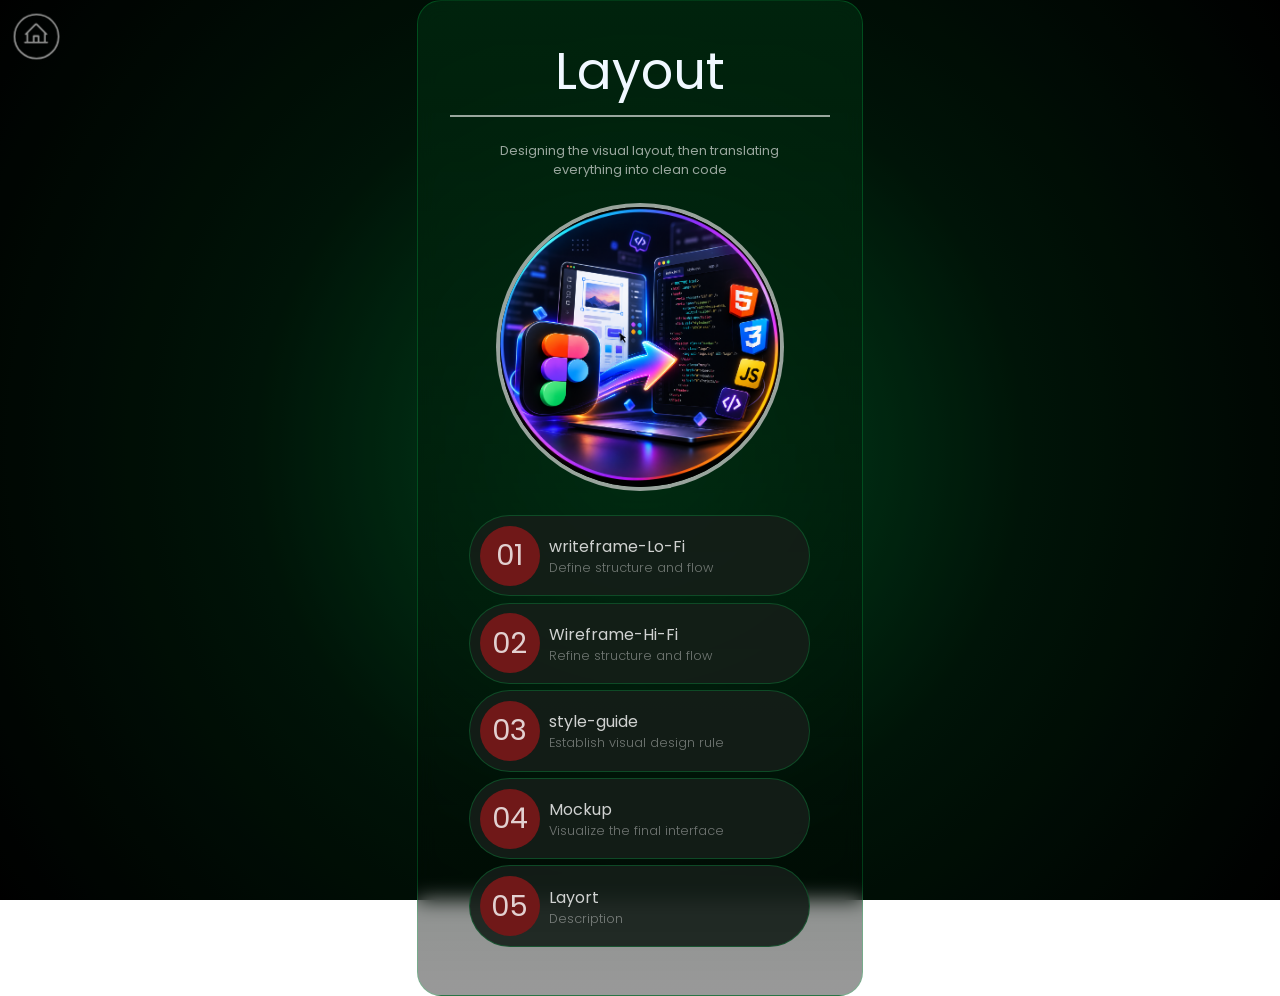
==== 01-layout/index.html @ 5b300be6 "se actualiza el wirframe-Lo-Fi" ====
<!DOCTYPE html>
<html lang="en">

<head>
    <meta charset="UTF-8">
    <meta name="viewport" content="width=device-width, initial-scale=1.0">
    <title>Layout</title>
    <link rel="stylesheet" href="style.css">
</head>

<body class="mainmenu layout">
<nav class="back"><a href="../index.html"><svg xmlns="http://www.w3.org/2000/svg" width="32" height="32" fill="#fff" viewBox="0 0 256 256"><path d="M240,208H224V136l2.34,2.34A8,8,0,0,0,237.66,127L139.31,28.68a16,16,0,0,0-22.62,0L18.34,127a8,8,0,0,0,11.32,11.31L32,136v72H16a8,8,0,0,0,0,16H240a8,8,0,0,0,0-16ZM48,120l80-80,80,80v88H160V152a8,8,0,0,0-8-8H104a8,8,0,0,0-8,8v56H48Zm96,88H112V160h32Z"></path></svg></a></nav>

    <div id="background-animation"></div>

    <main>
        <header>
            <h1>Layout</h1>

            <h4>
                Designing the visual layout, then translating everything into clean code
            </h4>

            <img src="imgs/layout-logo.webp" alt="la_imagen_no_se_pudo_cargar">
        </header>

        <menu>

            <a href="01-wireframe_lo-fi/index.html">
                <span>
                    01
                </span>

                <aside>
                    <h3>writeframe-Lo-Fi</h3>
                    <small>Define structure and flow</small>
                </aside>
            </a>

            <a href="Wireframe-Hi-Ti/index.html">
                <span>
                    02
                </span>

                <aside>
                    <h3>Wireframe-Hi-Fi</h3>
                    <small>Refine structure and flow</small>
                </aside>
            </a>

            <a href="style-guide/index.html">
                <span>
                    03
                </span>

                <aside>
                    <h3>style-guide</h3>
                    <small>Establish visual design rule</small>
                </aside>
            </a>

            <a href="Mockup/index.html">
                <span>
                    04
                </span>

                <aside>
                    <h3>Mockup</h3>
                    <small>Visualize the final interface</small>
                </aside>
            </a>

            <a href="Layort/index.html">
                <span>
                    05
                </span>

                <aside>
                    <h3>Layort</h3>
                    <small>Description</small>
                </aside>
            </a>

        </menu>
    </main>


</body>

</html>
---- 01-layout/style.css ----
@import url('https://fonts.googleapis.com/css2?family=Poppins:ital,wght@0,100;0,200;0,300;0,400;0,500;0,600;0,700;0,800;0,900;1,100;1,200;1,300;1,400;1,500;1,600;1,700;1,800;1,900&display=swap');

html {
    margin: 0;
    padding: 0;
    width: 100%;
    min-height: 100%;
}

body {
    margin: 0;
    padding: 0;
    width: 100%;
    min-height: 100vh;
    color: aliceblue;
    font-family: Poppins, sans-serif;
    display: flex;
    justify-content: center;
    align-items: center;
    position: relative;
    overflow-x: hidden;

    /* Fondo verde esmeralda con negro */
    background: radial-gradient(circle at center, #005c27 0%, #001a0a 50%, #000000 100%);
    background-attachment: fixed;
    background-size: cover;

    nav.back {
        align-items: center;
        border: 2px solid #fff;
        border-radius: 50%;
        display: flex;
        justify-content: center;
        height: 40px;
        left: 8px;
        opacity: .6;
        padding: 0.4rem;
        position: fixed;
        top: 8px;
        transform: scale(.8);
        transition: all 0.4s ease-in;
        width: 40px;
        z-index: 9999;

        &:hover {
            transform: scale(1.1);
            opacity: 1;
            box-shadow: 0 0 12px #00ff66;
        }
    }

    &::before {
        content: "";
        position: fixed;
        top: 0;
        left: 0;
        width: 100vw;
        height: 100vh;
        background: rgba(0, 0, 0, 0.25);
        z-index: 1;
        pointer-events: none;
    }

    main {
        position: relative;
        z-index: 2;
        background: linear-gradient(to bottom, rgba(0, 40, 15, 0.8), rgba(0, 0, 0, 0.4));
        backdrop-filter: blur(10px);
        border: 1px solid rgba(0, 255, 102, 0.2);
        border-radius: 1.5rem;
        padding: 2rem;
        min-width: 380px;
    }

    &.mainmenu.layout {
        main {
            header {
                h1 {
                    margin: 0;
                }

                h3 {
                    font-weight: 200;
                }

                h4 {
                    color: #fff9;
                    font-size: 0.8rem;
                    font-weight: 400;
                    line-height: 1.5;
                    text-align: center;
                    max-width: 320px;
                    margin: 1.5rem auto;
                }

                img {
                    background-color: #0004;
                }
            }

            menu {
                gap: 0.4rem;

                a:is(:link, :visited) {
                    span {
                        background-color: rgb(112, 24, 24);
                    }

                    aside {
                        h3 {
                            font-size: 1rem;
                        }
                    }
                }
            }
        }
    }

    &.mainmenu {
        main {
            header {
                h1 {
                    border-bottom: 2px solid #fff9;
                    font-size: 3.2rem;
                    font-weight: 400;
                    text-align: center;
                    margin: 0 0 1.2rem;
                    padding-bottom: 0.3rem;
                }

                /* PROPIEDADES CORREGIDAS PARA LA IMAGEN CIRCULAR */
                img {
                    border: 4px solid #fff9;
                    border-radius: 50%;
                    display: block;
                    height: 280px;
                    width: 280px;
                    margin: 0 auto 1.5rem;
                    object-fit: cover;
                }

                h2 {
                    font-weight: 500;
                    text-align: center;
                    text-transform: uppercase;
                    margin: 0 0 0.3rem;
                }

                h3 {
                    font-weight: 400;
                    text-align: center;
                    margin: 0 0 0.8rem;
                }

                h4 {
                    color: #fff9;
                    font-size: 0.8rem;
                    font-weight: 400;
                    line-height: 1.5;
                    text-align: center;
                    max-width: 320px;
                    margin: 1.5rem auto;
                }

                h5 {
                    font-size: 0.8rem;
                    font-weight: 500;
                    text-align: center;
                    margin: 0.3rem 0 0;
                }
            }

            menu {
                align-items: center;
                display: flex;
                flex-direction: column;
                gap: 1rem;
                justify-content: center;
                padding: 0;
                margin-top: 1.5rem;

                a:is(:link, :visited) {
                    align-items: center;
                    background-color: rgba(20, 30, 25, 0.9);
                    border-radius: 5rem;
                    color: #fffc;
                    display: flex;
                    padding: 0.6rem;
                    text-decoration: none;
                    transition: all 0.4s;
                    width: 320px;
                    border: 1px solid rgba(0, 255, 102, 0.2);

                    &:is(:hover) {
                        background-color: #008f39;
                        transform: scale(1.04) translateX(18px);
                        box-shadow: 0 0 15px rgba(0, 255, 102, 0.4);
                    }

                    span {
                        background-color: rgb(121, 3, 27);
                        border-radius: 50%;
                        display: flex;
                        justify-content: center;
                        align-items: center;
                        font-size: 1.8rem;
                        height: 60px;
                        width: 60px;
                    }

                    &:hover span {
                        background-color: #0009;
                    }

                    aside {
                        margin-left: 0.6rem;
                        display: flex;
                        flex-direction: column;
                        justify-content: center;
                        align-items: flex-start;

                        h3 {
                            margin: 0;
                            font-size: 1.6rem;
                            font-weight: 400;
                        }

                        small {
                            color: #fff6;
                            font-size: 0.8rem;
                            font-weight: 300;
                        }
                    }
                }
            }
        }
    }
}
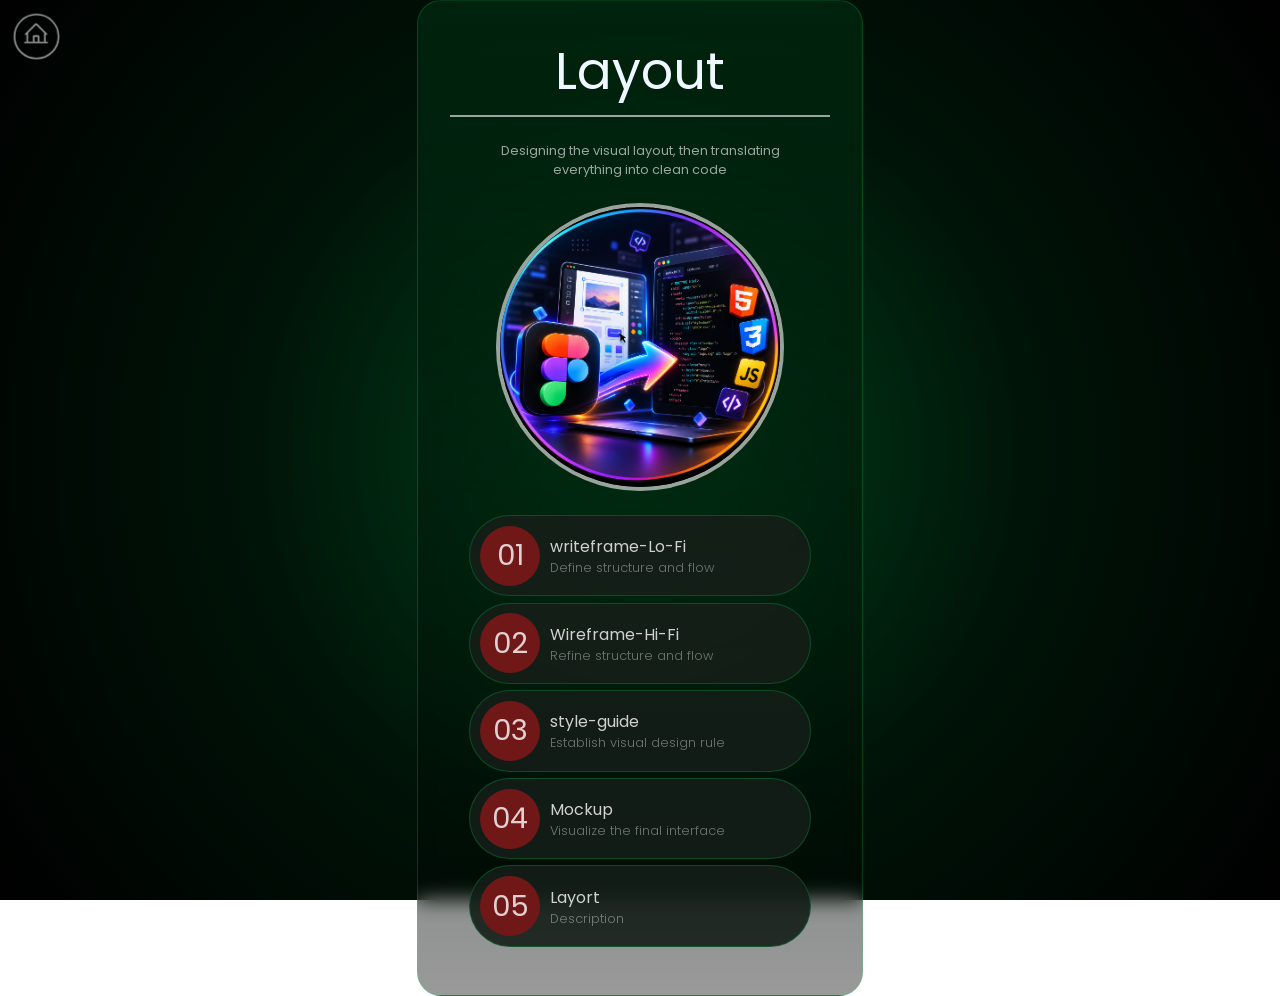
==== commit 728fc469: "se sube hasta wireframe hi-fi" ====
--- a/01-layout/index.html
+++ b/01-layout/index.html
@@ -37,7 +37,7 @@
                 </aside>
             </a>
 
-            <a href="Wireframe-Hi-Ti/index.html">
+            <a href="02-wireframe_hi-fi/index.html">
                 <span>
                     02
                 </span>
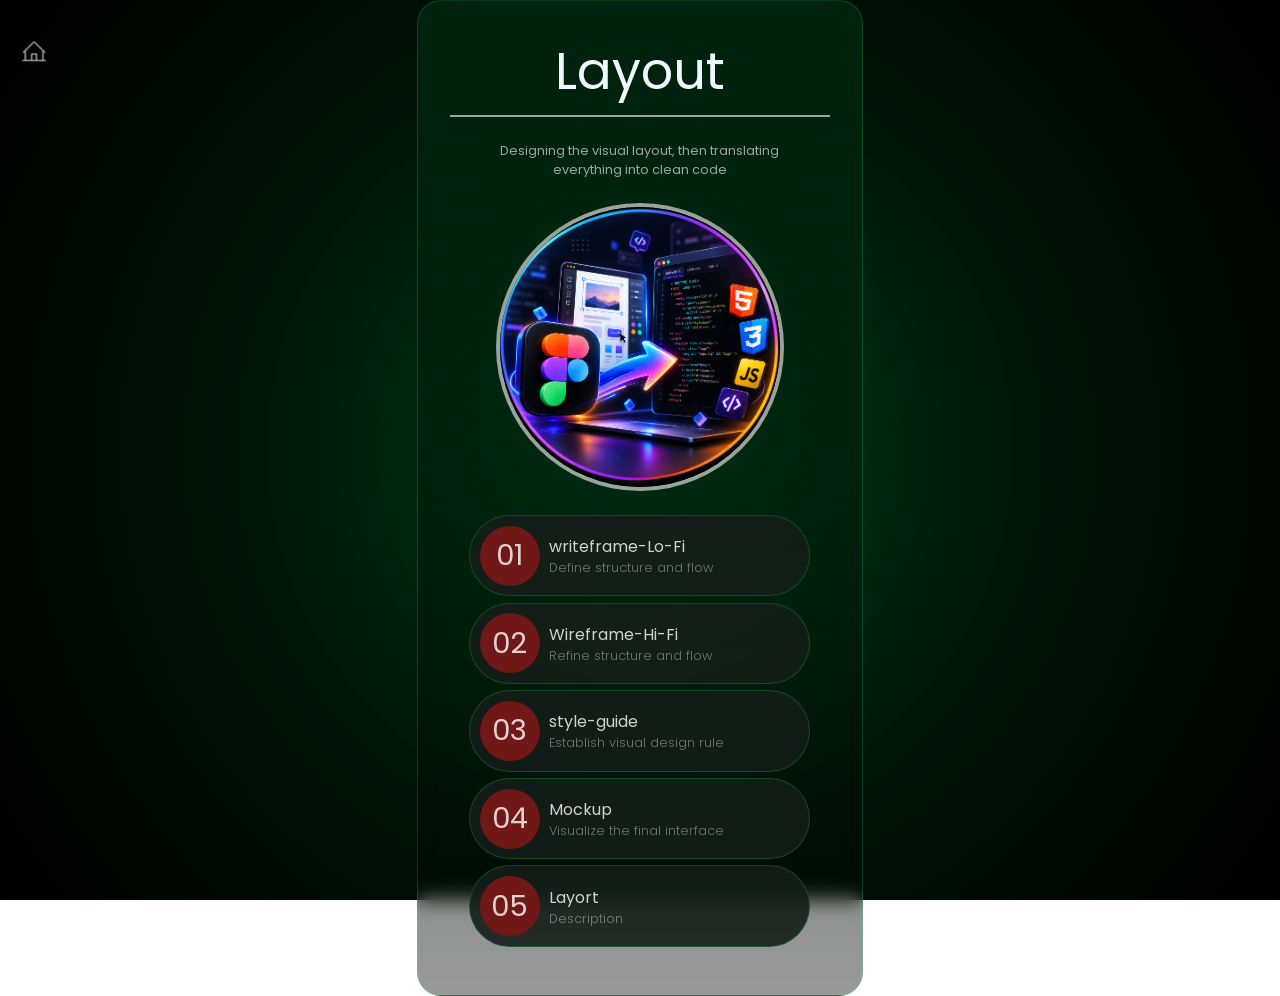
==== commit eeaaab69: "se sube hasta style guide" ====
--- a/01-layout/index.html
+++ b/01-layout/index.html
@@ -48,7 +48,7 @@
                 </aside>
             </a>
 
-            <a href="style-guide/index.html">
+            <a href="03-style-guide/index.html">
                 <span>
                     03
                 </span>
--- a/01-layout/style.css
+++ b/01-layout/style.css
@@ -27,7 +27,7 @@
 
     nav.back {
         align-items: center;
-        border: 2px solid #fff;
+        
         border-radius: 50%;
         display: flex;
         justify-content: center;
@@ -36,7 +36,7 @@
         opacity: .6;
         padding: 0.4rem;
         position: fixed;
-        top: 8px;
+        top: 28px;
         transform: scale(.8);
         transition: all 0.4s ease-in;
         width: 40px;
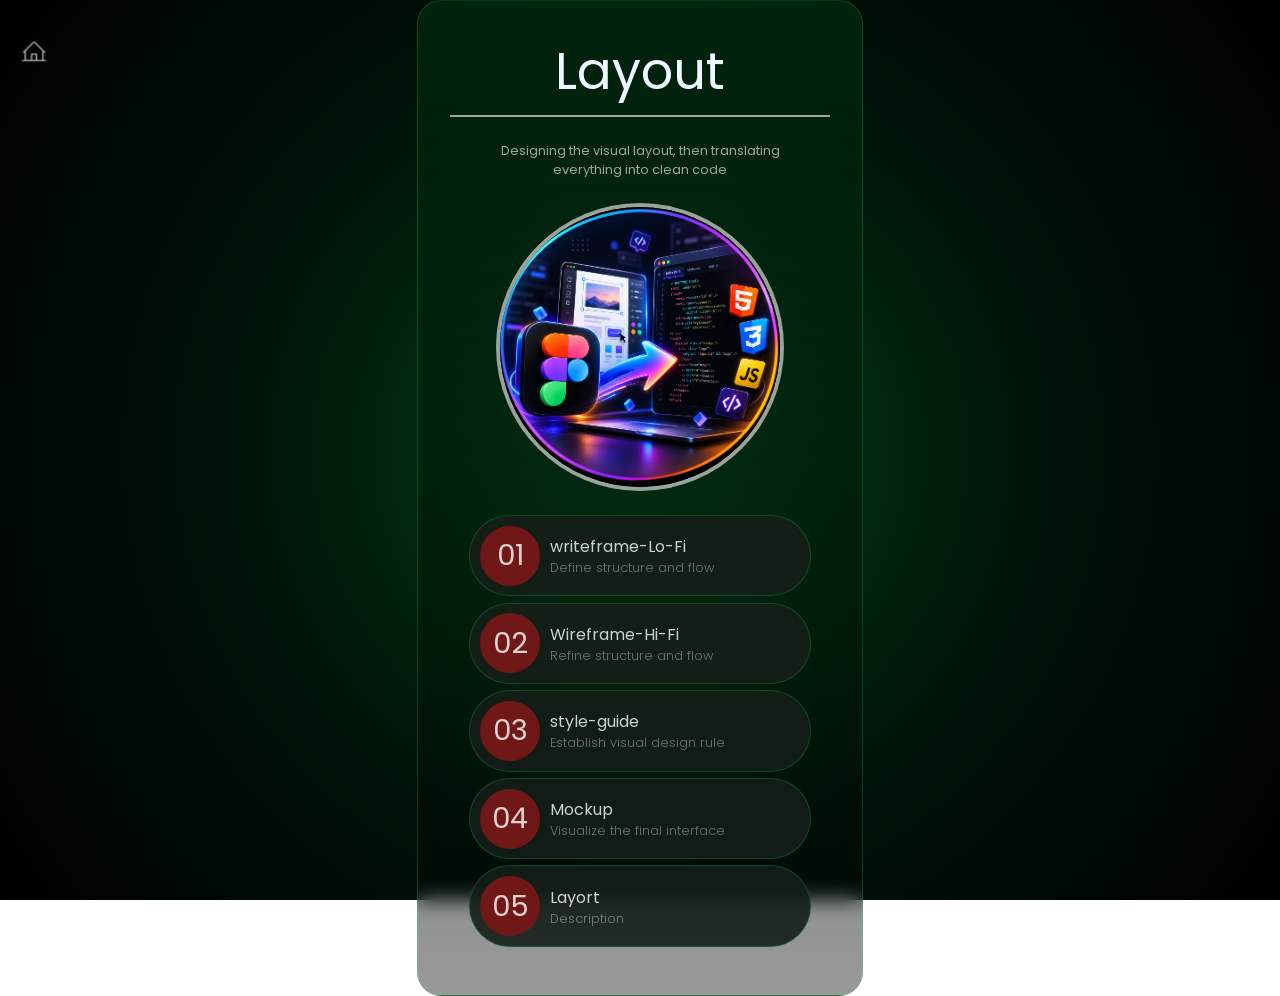
==== commit ea2083af: "se sube cambios en mockup" ====
--- a/01-layout/index.html
+++ b/01-layout/index.html
@@ -59,7 +59,7 @@
                 </aside>
             </a>
 
-            <a href="Mockup/index.html">
+            <a href="04-mockup/index.html">
                 <span>
                     04
                 </span>
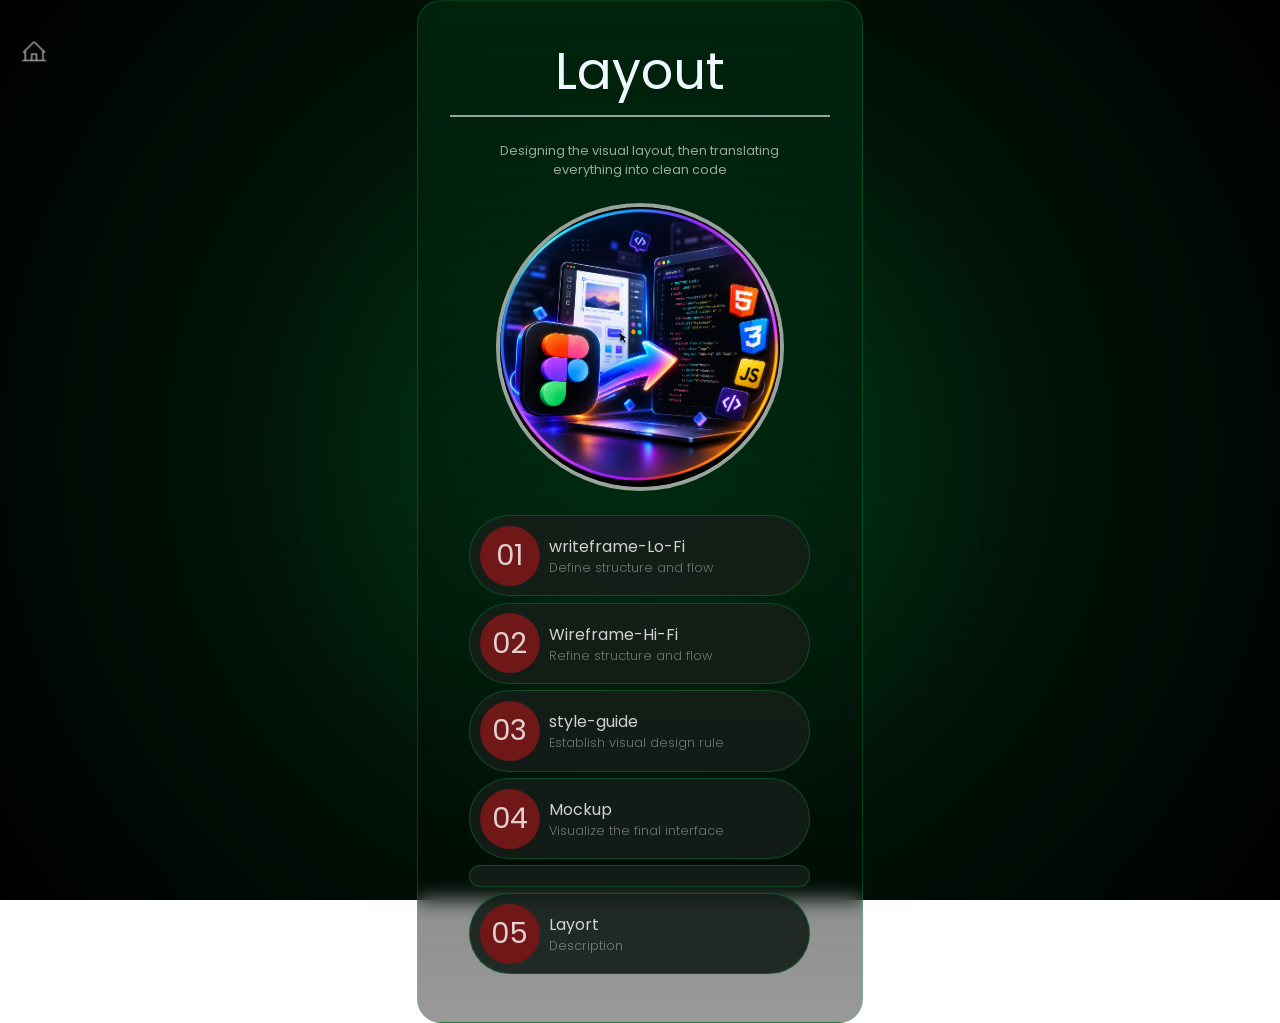
==== commit 484530e4: "se sube parte del 05" ====
--- a/01-layout/index.html
+++ b/01-layout/index.html
@@ -60,6 +60,7 @@
             </a>
 
             <a href="04-mockup/index.html">
+
                 <span>
                     04
                 </span>
@@ -68,6 +69,10 @@
                     <h3>Mockup</h3>
                     <small>Visualize the final interface</small>
                 </aside>
+            </a>
+
+            <a href="05-code/index.html" target="_blank">
+                
             </a>
 
             <a href="Layort/index.html">
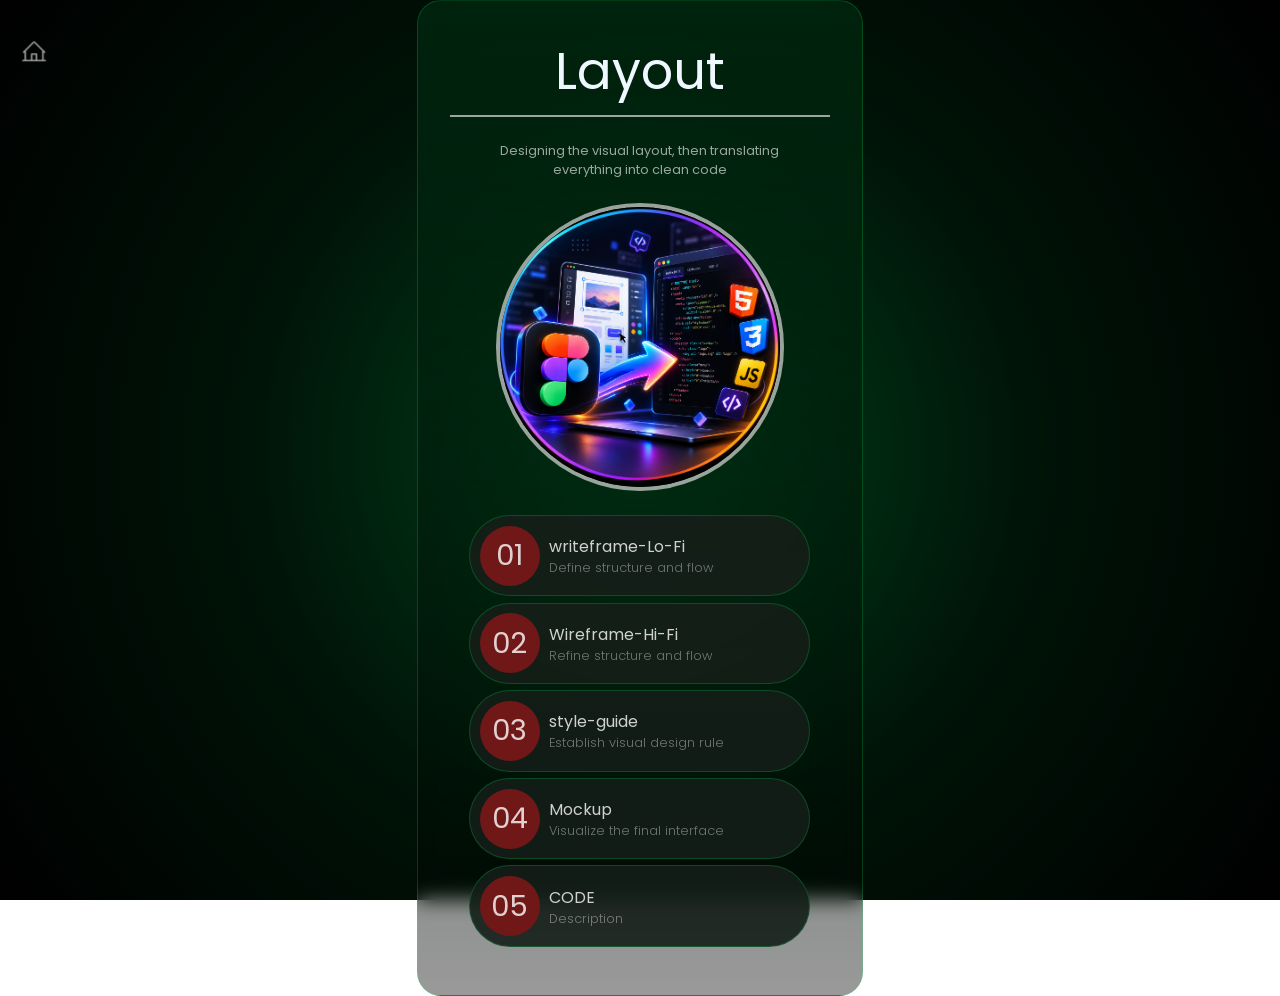
==== commit 6b68578d: "se sube la parte de code" ====
--- a/01-layout/index.html
+++ b/01-layout/index.html
@@ -71,17 +71,15 @@
                 </aside>
             </a>
 
-            <a href="05-code/index.html" target="_blank">
-                
-            </a>
 
-            <a href="Layort/index.html">
+
+            <a href="05-code/index.html">
                 <span>
                     05
                 </span>
 
                 <aside>
-                    <h3>Layort</h3>
+                    <h3>CODE</h3>
                     <small>Description</small>
                 </aside>
             </a>
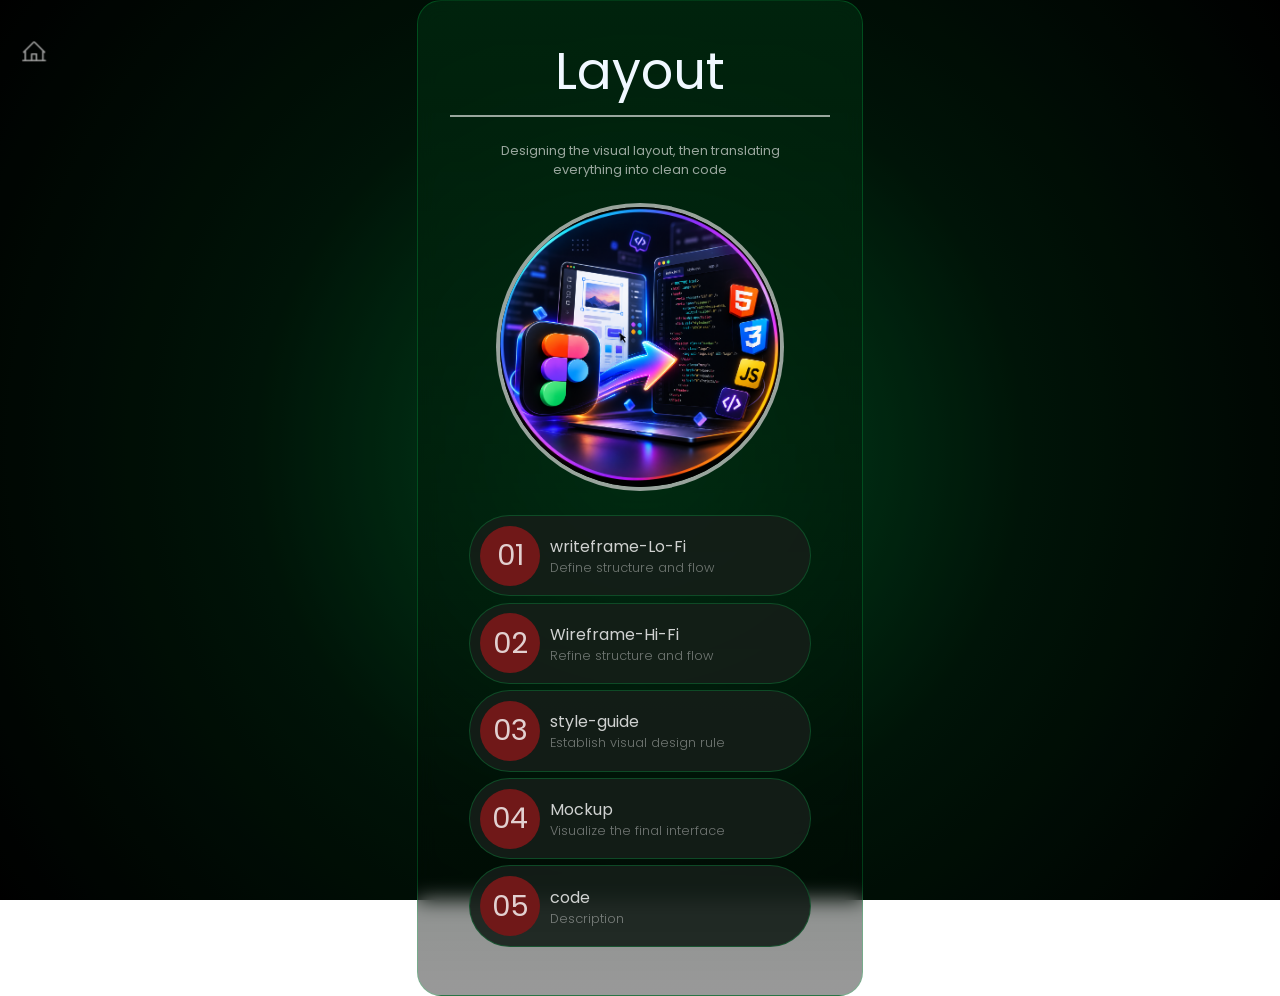
==== commit c3b0f77e: "actualizacion" ====
--- a/01-layout/index.html
+++ b/01-layout/index.html
@@ -79,7 +79,7 @@
                 </span>
 
                 <aside>
-                    <h3>CODE</h3>
+                    <h3>code</h3>
                     <small>Description</small>
                 </aside>
             </a>
